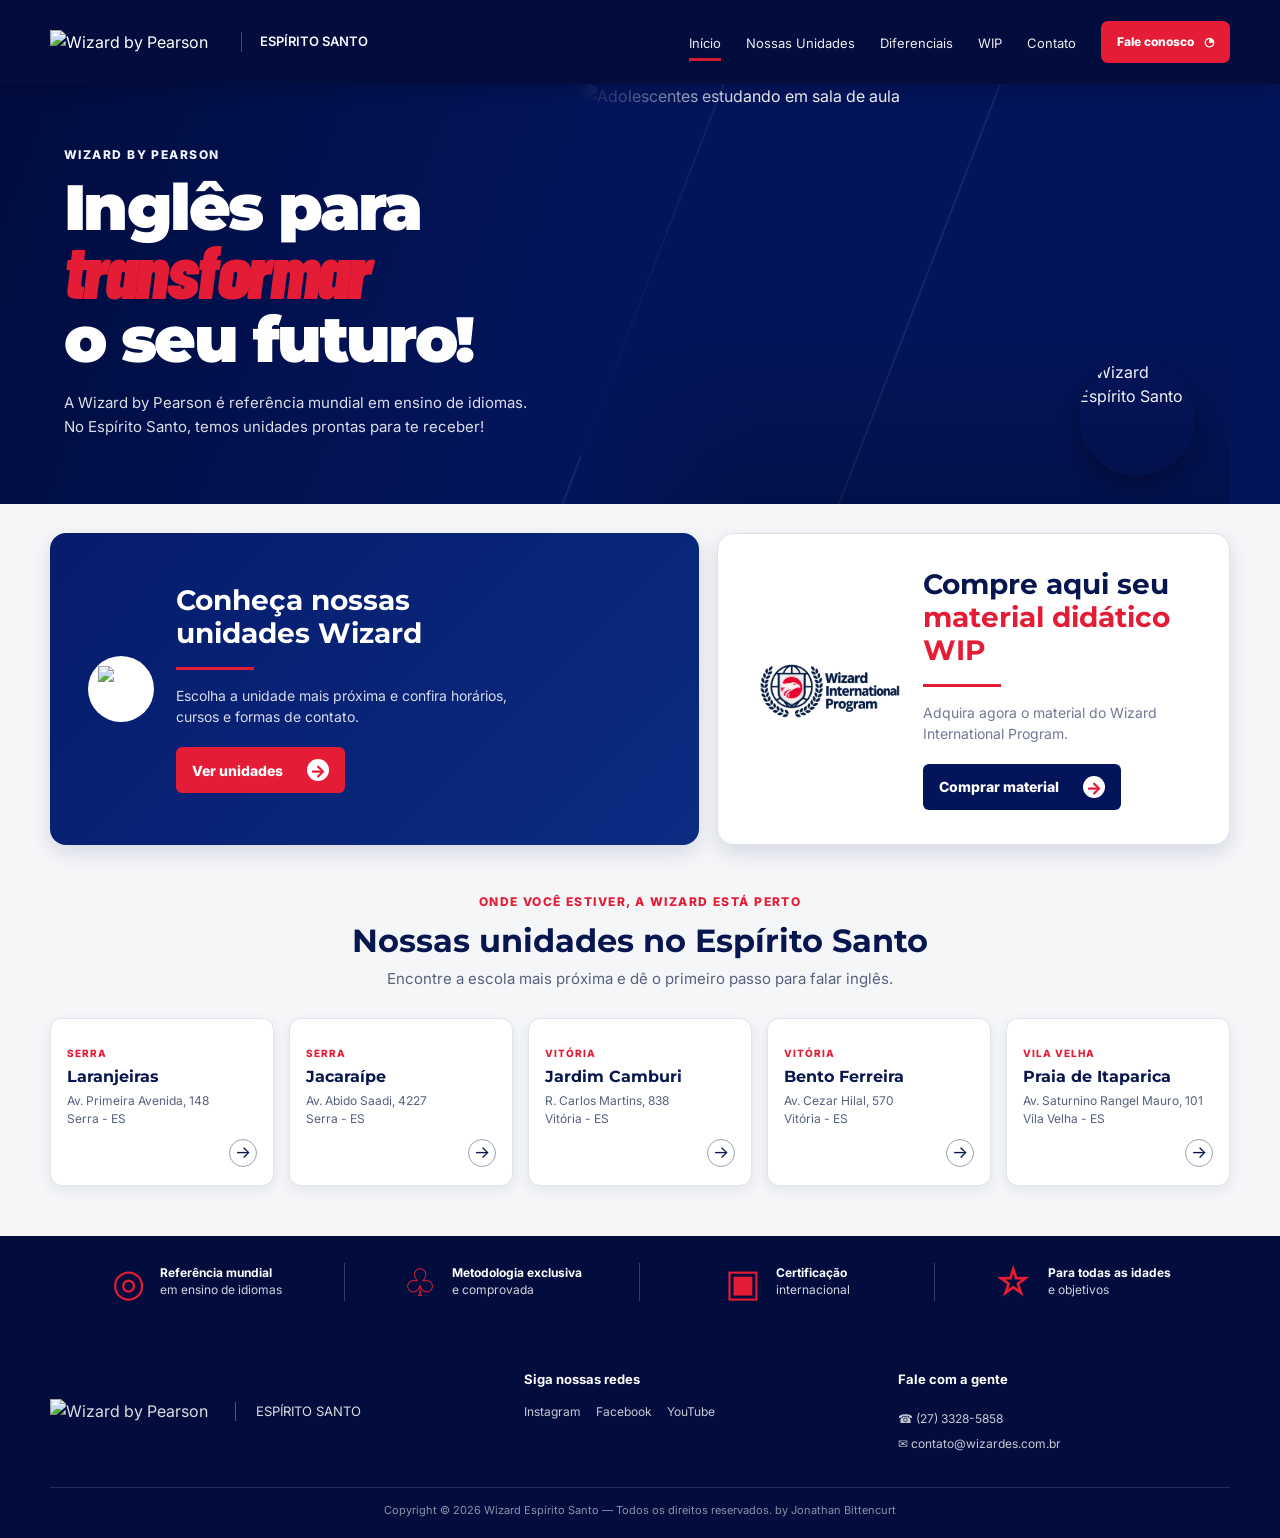
==== index.html @ 9219a4c4 "yesiir" ====
<!DOCTYPE html>
<html lang="pt-BR">
<head>
  <meta charset="UTF-8">
  <meta name="viewport" content="width=device-width, initial-scale=1.0">
  <meta name="description" content="Wizard Espírito Santo: inglês para transformar o seu futuro.">
  <title>Wizard Espírito Santo | Inglês para transformar o seu futuro</title>
  <link rel="shortcut icon" href="favicon.png">
  <link rel="preconnect" href="https://fonts.googleapis.com">
  <link rel="preconnect" href="https://fonts.gstatic.com" crossorigin>
  <link href="https://fonts.googleapis.com/css2?family=Barlow+Condensed:ital,wght@1,700;1,800&family=Inter:wght@400;500;600;700;800&family=Montserrat:wght@700;800;900&display=swap" rel="stylesheet">
  <style>
:root {
  --navy: #03145a;
  --navy-deep: #020d3d;
  --navy-soft: #0b256f;
  --red: #e51c35;
  --red-dark: #c8102e;
  --ink: #07164f;
  --muted: #56617e;
  --paper: #f5f6f8;
  --white: #fff;
  --heading: "Montserrat", sans-serif;
  --body: "Inter", sans-serif;
}

* { box-sizing: border-box; }
html { scroll-behavior: smooth; }
body { margin: 0; color: var(--ink); background: var(--paper); font-family: var(--body); line-height: 1.5; -webkit-font-smoothing: antialiased; }
a { color: inherit; text-decoration: none; }
img { display: block; max-width: 100%; }
.container { width: min(1180px, calc(100% - 72px)); margin: 0 auto; }

.site-header { position: sticky; top: 0; z-index: 20; color: var(--white); background: var(--navy-deep); box-shadow: 0 4px 18px rgba(0,0,0,.2); }
.nav-inner { min-height: 84px; display: flex; align-items: center; gap: 25px; }
.brand img { width: 166px; height: auto; object-fit: contain; }
.state-name { padding-left: 18px; border-left: 1px solid rgba(255,255,255,.25); color: #f7f8ff; font-size: 13px; font-weight: 600; white-space: nowrap; }
.main-nav { display: flex; align-items: center; gap: 25px; margin-left: auto; font-size: 13px; white-space: nowrap; }
.main-nav a { position: relative; padding: 31px 0 27px; opacity: .92; }
.main-nav a::after { position: absolute; right: 0; bottom: 20px; left: 0; height: 3px; content: ""; background: var(--red); transform: scaleX(0); transition: transform .2s ease; }
.main-nav a:hover::after, .main-nav a.active::after { transform: scaleX(1); }
.header-cta, .primary-button { display: inline-flex; align-items: center; justify-content: center; gap: 10px; border-radius: 7px; background: var(--red); color: var(--white); font-weight: 800; transition: transform .2s ease, background .2s ease; }
.header-cta { padding: 12px 16px; font-size: 12px; white-space: nowrap; }
.header-cta:hover, .primary-button:hover { background: var(--red-dark); transform: translateY(-2px); }
.menu-toggle { display: none; border: 0; color: white; background: transparent; font-size: 24px; cursor: pointer; }

.hero { position: relative; overflow: hidden; color: var(--white); background: var(--navy); }
.hero::before { position: absolute; inset: 0; content: ""; background: linear-gradient(110deg, rgba(0,12,61,.96) 0%, rgba(3,20,90,.9) 43%, rgba(3,20,90,.1) 72%), url("images/bg-wizard.png") left bottom/auto 100% no-repeat; pointer-events: none; }
.hero-texture { position: absolute; top: -100px; right: 30%; width: 260px; height: 700px; border: 2px solid rgba(255,255,255,.07); transform: rotate(21deg); }
.hero-inner { position: relative; display: grid; min-height: 420px; grid-template-columns: .9fr 1.1fr; align-items: stretch; }
.hero-copy { z-index: 1; align-self: center; padding: 48px 10px 52px 14px; }
.eyebrow, .section-kicker { margin: 0 0 12px; color: #f2f4ff; font-size: 12px; font-weight: 800; letter-spacing: .12em; text-transform: uppercase; }
.hero h1 { max-width: 500px; margin: 0 0 20px; font-family: var(--heading); font-size: clamp(38px, 5vw, 65px); font-weight: 900; line-height: .99; letter-spacing: -.04em; }
.hero h1 em { color: var(--red); font-family: "Barlow Condensed", sans-serif; font-size: 1.17em; line-height: .8; }
.hero-lead { margin: 0; color: rgba(255,255,255,.86); font-size: 15px; line-height: 1.55; }
.hero-visual { position: relative; min-height: 420px; overflow: hidden; }
.hero-visual img { width: 100%; height: 100%; object-fit: cover; object-position: center; opacity: .95; }
.hero-visual-overlay { position: absolute; inset: 0; background: linear-gradient(90deg, var(--navy) 0%, transparent 26%), linear-gradient(0deg, rgba(0,0,0,.18), transparent 40%); }
.hero-badge { position: absolute; right: 35px; bottom: 28px; display: flex; align-items: center; padding: 0; }
.hero-badge img { width: 116px; height: 116px; border-radius: 50%; box-shadow: 0 8px 22px rgba(0,0,0,.3); }

.quick-actions { position: relative; display: grid; grid-template-columns: 1.2fr .95fr; gap: 18px; margin-top: -1px; padding-top: 30px; }
.action-card { min-height: 270px; display: flex; gap: 22px; align-items: center; padding: 34px 38px; border-radius: 16px; box-shadow: 0 8px 20px rgba(3,20,90,.12); }
.action-card-blue { color: var(--white); background: linear-gradient(135deg, #061b6c, #0a2c81); }.action-card-light { color: var(--ink); background: var(--white); border: 1px solid #dce1ea; }
.action-icon-img { display: flex; align-items: center; justify-content: center; min-width: 66px; width: 66px; height: 66px; border-radius: 50%; background: var(--white); padding: 10px; box-sizing: border-border; }
.action-icon-img img { width: 100%; height: 100%; object-fit: contain; }
.action-card h2 { margin: 0; font-family: var(--heading); font-size: clamp(21px, 2.2vw, 29px); line-height: 1.17; }.action-card h2 strong { color: var(--red); }
.action-card p { max-width: 370px; margin: 0 0 20px; color: inherit; opacity: .84; font-size: 14px; line-height: 1.5; }.action-card-light p { color: var(--muted); }
.red-rule { width: 78px; height: 3px; margin: 17px 0 15px; background: var(--red); }.action-button { display: inline-flex; align-items: center; gap: 24px; padding: 12px 16px; border-radius: 6px; font-size: 14px; font-weight: 800; }.action-button span { display: grid; width: 22px; height: 22px; place-items: center; border-radius: 50%; background: white; color: var(--red); font-size: 17px; }.action-button-red { color: white; background: var(--red); }.action-button-navy { color: white; background: var(--navy); }.wip-logo { width: 145px; max-height: 100px; object-fit: contain; }

.units-section { padding: 48px 0 50px; text-align: center; }.section-heading { margin-bottom: 28px; }.section-kicker { color: var(--red); }.section-heading h2 { margin: 0 0 8px; color: var(--ink); font-family: var(--heading); font-size: clamp(24px, 3vw, 32px); line-height: 1.15; }.section-heading > p:last-child { margin: 0; color: var(--muted); font-size: 15px; }
.units-grid { display: grid; grid-template-columns: repeat(5, minmax(0, 1fr)); gap: 15px; text-align: left; }
.unit-card { overflow: hidden; border: 1px solid #e0e4ec; border-radius: 12px; background: white; box-shadow: 0 4px 13px rgba(3,20,90,.08); transition: transform .2s ease, box-shadow .2s ease; display: flex; flex-direction: column; }
.unit-card:hover { transform: translateY(-5px); box-shadow: 0 12px 24px rgba(3,20,90,.15); }
.unit-card-content { position: relative; min-height: 120px; padding: 20px 16px 18px; display: flex; flex-direction: column; justify-content: space-between; height: 100%; }
.unit-city { color: var(--red); font-size: 10px; font-weight: 800; letter-spacing: .1em; text-transform: uppercase; }
.unit-card h3 { margin: 4px 0 6px; color: var(--ink); font-family: var(--heading); font-size: 16px; line-height: 1.2; }
.unit-card p { margin: 0 0 12px; color: var(--muted); font-size: 12px; line-height: 1.45; }
.unit-arrow { align-self: flex-end; display: grid; width: 28px; height: 28px; place-items: center; border: 1px solid #99a1b5; border-radius: 50%; color: var(--ink); font-size: 17px; margin-top: auto; }

.benefits { color: white; background: var(--navy-deep); }.benefits-grid { display: grid; grid-template-columns: repeat(4, 1fr); padding: 27px 0; }.benefit { display: flex; gap: 15px; align-items: center; justify-content: center; padding: 0 20px; border-right: 1px solid rgba(255,255,255,.2); }.benefit:last-child { border: 0; }.benefit-icon { color: var(--red); font-size: 38px; line-height: 1; }.benefit p { margin: 0; color: rgba(255,255,255,.82); font-size: 12px; line-height: 1.4; }.benefit strong { color: white; }

.site-footer { color: rgba(255,255,255,.86); background: var(--navy-deep); }.footer-top { display: grid; grid-template-columns: 1.3fr 1fr 1fr; gap: 42px; padding: 42px 0 34px; }.footer-brand { display: flex; align-items: center; gap: 20px; }.footer-brand img { width: 165px; }.footer-brand span { padding-left: 20px; border-left: 1px solid rgba(255,255,255,.3); font-size: 13px; }.site-footer h3 { margin: 0 0 13px; color: white; font-size: 13px; }.footer-social div { display: flex; flex-wrap: wrap; gap: 15px; }.footer-social a, .footer-contact a { color: rgba(255,255,255,.78); font-size: 12px; }.footer-contact { display: flex; flex-direction: column; gap: 7px; }.footer-bottom { padding: 14px 0 20px; border-top: 1px solid rgba(255,255,255,.13); color: rgba(255,255,255,.55); font-size: 11px; text-align: center; }

@media (max-width: 1050px) { .main-nav { gap: 14px; }.nav-inner { gap: 15px; }.units-grid { grid-template-columns: repeat(3, 1fr); }.quick-actions { grid-template-columns: 1fr; } }
@media (max-width: 760px) { .container { width: min(100% - 34px, 600px); }.nav-inner { min-height: 70px; }.brand img { width: 132px; }.state-name { display: none; }.menu-toggle { display: block; margin-left: auto; order: 3; }.header-cta { display: none; }.main-nav { position: absolute; top: 70px; right: 0; left: 0; display: none; flex-direction: column; align-items: stretch; gap: 0; padding: 10px 18px 15px; background: var(--navy-deep); }.menu-open .main-nav { display: flex; }.main-nav a { padding: 12px 0; border-bottom: 1px solid rgba(255,255,255,.1); }.main-nav a::after { bottom: 0; }.hero-inner { grid-template-columns: 1fr; }.hero-copy { padding: 47px 8px 35px; }.hero-visual { min-height: 260px; }.hero-visual-overlay { background: linear-gradient(0deg, rgba(3,20,90,.75), transparent 50%); }.hero h1 { font-size: 49px; }.action-card { min-height: unset; padding: 27px 23px; }.action-icon-img { min-width: 52px; width: 52px; height: 52px; padding: 8px; }.wip-logo { width: 105px; }.benefits-grid { grid-template-columns: repeat(2, 1fr); gap: 23px 0; }.benefit:nth-child(2) { border: 0; }.benefit { justify-content: flex-start; padding: 0 10px; }.footer-top { grid-template-columns: 1fr; gap: 28px; padding: 32px 0; }.footer-brand { flex-wrap: wrap; } }
@media (max-width: 470px) { .units-grid { grid-template-columns: repeat(2, 1fr); gap: 10px; }.unit-card-content { min-height: unset; padding: 14px 12px; }.unit-card h3 { font-size: 14px; }.unit-card p { font-size: 11px; margin-bottom: 8px; }.unit-arrow { width: 24px; height: 24px; font-size: 14px; }.action-card { gap: 13px; padding: 24px 17px; }.action-card h2 { font-size: 20px; }.action-card p { font-size: 12px; }.wip-logo { width: 78px; }.benefit { gap: 9px; padding: 0 4px; }.benefit-icon { font-size: 28px; }.benefit p { font-size: 10px; } }

  </style>
</head>
<body>
  <header class="site-header">
    <div class="container nav-inner">
      <a class="brand" href="#inicio" aria-label="Wizard Espírito Santo - início">
        <img src="img/wizard-logo.png" alt="Wizard by Pearson">
      </a>
      <span class="state-name">ESPÍRITO SANTO</span>
      <button class="menu-toggle" type="button" aria-label="Abrir menu" onclick="document.body.classList.toggle('menu-open')">☰</button>
      <nav class="main-nav" aria-label="Navegação principal">
        <a class="active" href="#inicio">Início</a>
        <a href="#unidades">Nossas Unidades</a>
        <a href="#diferenciais">Diferenciais</a>
        <a href="compramatricula.html">WIP</a>
        <a href="#contato">Contato</a>
      </nav>
      <a class="header-cta" href="https://wa.me/5527999797333" target="_blank" rel="noopener">Fale conosco <span>◔</span></a>
    </div>
  </header>

  <main>
    <section class="hero" id="inicio">
      <div class="hero-texture"></div>
      <div class="container hero-inner">
        <div class="hero-copy">
          <p class="eyebrow">Wizard by Pearson</p>
          <h1>Inglês para<br><em>transformar</em><br>o seu futuro!</h1>
          <p class="hero-lead">A Wizard by Pearson é referência mundial em ensino de idiomas.<br>No Espírito Santo, temos unidades prontas para te receber!</p>
        </div>
        <div class="hero-visual">
          <img src="images/study.png" alt="Adolescentes estudando em sala de aula">
          <div class="hero-visual-overlay"></div>
            <div class="hero-badge"><img src="images/logowizard-ES.png" alt="Wizard Espírito Santo"></div>
        </div>
      </div>
    </section>

    <section class="quick-actions container" aria-label="Acessos rápidos">
      <article class="action-card action-card-blue">
        <div class="action-icon-img">
          <img src="images/index_r1_c2.png" alt="Wizard Logo">
        </div>
        <div>
          <h2>Conheça nossas<br>unidades Wizard</h2>
          <div class="red-rule"></div>
          <p>Escolha a unidade mais próxima e confira horários, cursos e formas de contato.</p>
          <a class="action-button action-button-red" href="#unidades">Ver unidades <span>→</span></a>
        </div>
      </article>
      <article class="action-card action-card-light">
        <img src="img/logodaWIP2.png" alt="Wizard International Program" class="wip-logo">
        <div>
          <h2>Compre aqui seu<br><strong>material didático WIP</strong></h2>
          <div class="red-rule"></div>
          <p>Adquira agora o material do Wizard International Program.</p>
          <a class="action-button action-button-navy" href="compramatricula.html">Comprar material <span>→</span></a>
        </div>
      </article>
    </section>

    <section class="units-section container" id="unidades" aria-labelledby="units-title">
      <div class="section-heading">
        <p class="section-kicker">Onde você estiver, a Wizard está perto</p>
        <h2 id="units-title">Nossas unidades no Espírito Santo</h2>
        <p>Encontre a escola mais próxima e dê o primeiro passo para falar inglês.</p>
      </div>
      <div class="units-grid">
        <a class="unit-card" href="http://www.wizard.com.br/escolas/serralaranjeiras/" target="_blank" rel="noopener">
          <div class="unit-card-content">
            <div>
              <span class="unit-city">Serra</span>
              <h3>Laranjeiras</h3>
              <p>Av. Primeira Avenida, 148<br>Serra - ES</p>
            </div>
            <span class="unit-arrow">→</span>
          </div>
        </a>
        <a class="unit-card" href="http://www.wizard.com.br/escolas/serrajacaraipe/" target="_blank" rel="noopener">
          <div class="unit-card-content">
            <div>
              <span class="unit-city">Serra</span>
              <h3>Jacaraípe</h3>
              <p>Av. Abido Saadi, 4227<br>Serra - ES</p>
            </div>
            <span class="unit-arrow">→</span>
          </div>
        </a>
        <a class="unit-card" href="http://www.wizard.com.br/escolas/vitoriacamburi/" target="_blank" rel="noopener">
          <div class="unit-card-content">
            <div>
              <span class="unit-city">Vitória</span>
              <h3>Jardim Camburi</h3>
              <p>R. Carlos Martins, 838<br>Vitória - ES</p>
            </div>
            <span class="unit-arrow">→</span>
          </div>
        </a>
        <a class="unit-card" href="http://www.wizard.com.br/escolas/vitoriabentoferreira/" target="_blank" rel="noopener">
          <div class="unit-card-content">
            <div>
              <span class="unit-city">Vitória</span>
              <h3>Bento Ferreira</h3>
              <p>Av. Cezar Hilal, 570<br>Vitória - ES</p>
            </div>
            <span class="unit-arrow">→</span>
          </div>
        </a>
        <a class="unit-card" href="https://www.wizard.com.br/escolas/vilavelhapraiadeitaparica/" target="_blank" rel="noopener">
          <div class="unit-card-content">
            <div>
              <span class="unit-city">Vila Velha</span>
              <h3>Praia de Itaparica</h3>
              <p>Av. Saturnino Rangel Mauro, 101<br>Vila Velha - ES</p>
            </div>
            <span class="unit-arrow">→</span>
          </div>
        </a>
      </div>
    </section>

    <section class="benefits" id="diferenciais">
      <div class="container benefits-grid">
        <div class="benefit"><span class="benefit-icon">◎</span><p><strong>Referência mundial</strong><br>em ensino de idiomas</p></div>
        <div class="benefit"><span class="benefit-icon">♧</span><p><strong>Metodologia exclusiva</strong><br>e comprovada</p></div>
        <div class="benefit"><span class="benefit-icon">▣</span><p><strong>Certificação</strong><br>internacional</p></div>
        <div class="benefit"><span class="benefit-icon">☆</span><p><strong>Para todas as idades</strong><br>e objetivos</p></div>
      </div>
    </section>
  </main>

  <footer class="site-footer" id="contato">
    <div class="container footer-top">
      <div class="footer-brand"><img src="images/logo-wizard.png" alt="Wizard by Pearson"><span>ESPÍRITO SANTO</span></div>
      <div class="footer-social"><h3>Siga nossas redes</h3><div><a href="https://www.instagram.com/wizardespiritosanto/" target="_blank" rel="noopener">Instagram</a><a href="https://www.facebook.com/wizardespiritosanto/" target="_blank" rel="noopener">Facebook</a><a href="https://www.youtube.com/channel/UCafACn54HZ2-grujAus997Q" target="_blank" rel="noopener">YouTube</a></div></div>
      <div class="footer-contact"><h3>Fale com a gente</h3><a href="tel:+552733285858">☎ (27) 3328-5858</a><a href="mailto:contato@wizardes.com.br">✉ contato@wizardes.com.br</a></div>
    </div>
    <div class="container footer-bottom">Copyright © 2026 Wizard Espírito Santo — Todos os direitos reservados. by Jonathan Bittencurt</div>
  </footer>
  <!-- Adicione a biblioteca Lenis CSS/JS antes do </body> -->
<link rel="stylesheet" href="https://unpkg.com/lenis@1.1.18/dist/lenis.css">
<script src="https://unpkg.com/lenis@1.1.18/dist/lenis.min.js"></script>

<script>
  // Inicializa o scroll suave Lenis
  const lenis = new Lenis({
    duration: 1.2,   // Duração do deslize (quanto maior, mais suave/lento)
    easing: (t) => Math.min(1, 1.001 - Math.pow(2, -10 * t)), // Curva de aceleração
    smoothWheel: true
  });

  function raf(time) {
    lenis.raf(time);
    requestAnimationFrame(raf);
  }

  requestAnimationFrame(raf);
</script>
</body>
</html>
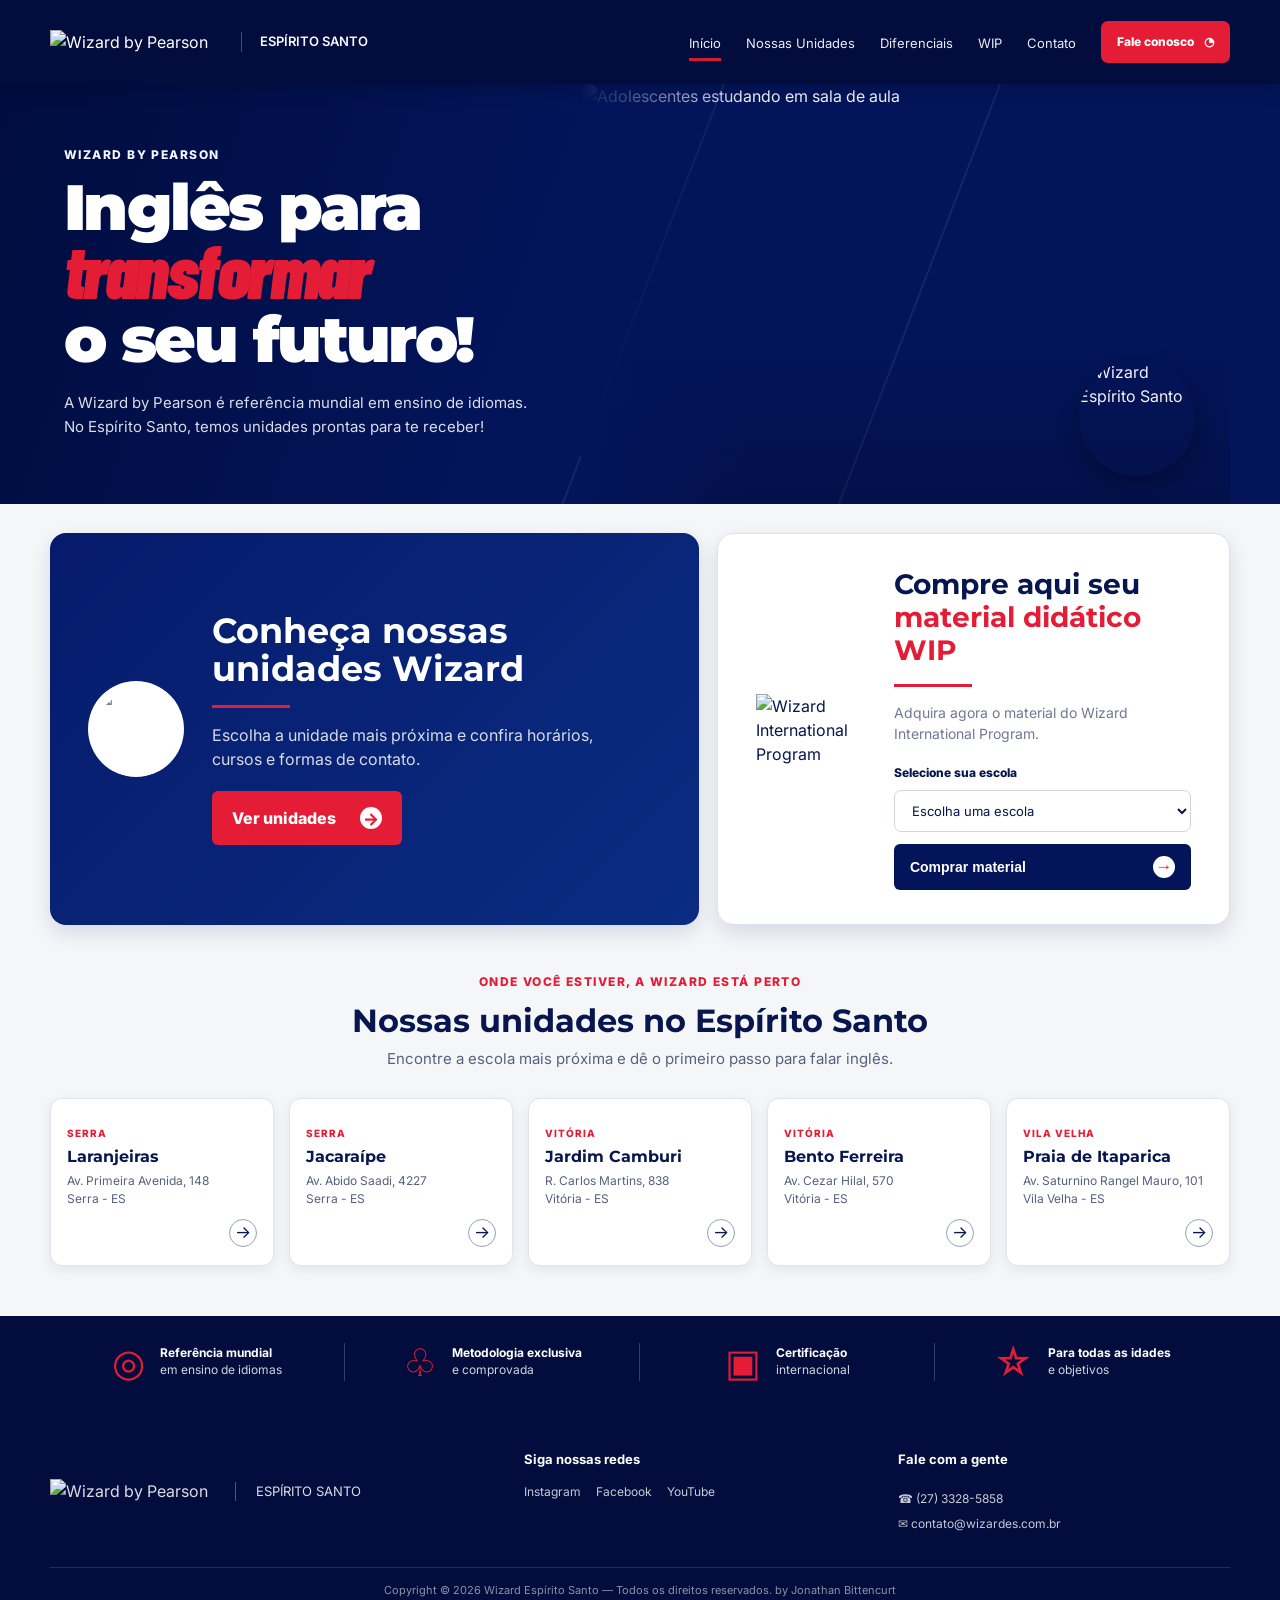
==== commit fc98c897: "Atualiza páginas Wizard e WIP" ====
--- a/index.html
+++ b/index.html
@@ -59,14 +59,20 @@
 .hero-badge { position: absolute; right: 35px; bottom: 28px; display: flex; align-items: center; padding: 0; }
 .hero-badge img { width: 116px; height: 116px; border-radius: 50%; box-shadow: 0 8px 22px rgba(0,0,0,.3); }
 
-.quick-actions { position: relative; display: grid; grid-template-columns: 1.2fr .95fr; gap: 18px; margin-top: -1px; padding-top: 30px; }
-.action-card { min-height: 270px; display: flex; gap: 22px; align-items: center; padding: 34px 38px; border-radius: 16px; box-shadow: 0 8px 20px rgba(3,20,90,.12); }
-.action-card-blue { color: var(--white); background: linear-gradient(135deg, #061b6c, #0a2c81); }.action-card-light { color: var(--ink); background: var(--white); border: 1px solid #dce1ea; }
-.action-icon-img { display: flex; align-items: center; justify-content: center; min-width: 66px; width: 66px; height: 66px; border-radius: 50%; background: var(--white); padding: 10px; box-sizing: border-border; }
-.action-icon-img img { width: 100%; height: 100%; object-fit: contain; }
-.action-card h2 { margin: 0; font-family: var(--heading); font-size: clamp(21px, 2.2vw, 29px); line-height: 1.17; }.action-card h2 strong { color: var(--red); }
-.action-card p { max-width: 370px; margin: 0 0 20px; color: inherit; opacity: .84; font-size: 14px; line-height: 1.5; }.action-card-light p { color: var(--muted); }
-.red-rule { width: 78px; height: 3px; margin: 17px 0 15px; background: var(--red); }.action-button { display: inline-flex; align-items: center; gap: 24px; padding: 12px 16px; border-radius: 6px; font-size: 14px; font-weight: 800; }.action-button span { display: grid; width: 22px; height: 22px; place-items: center; border-radius: 50%; background: white; color: var(--red); font-size: 17px; }.action-button-red { color: white; background: var(--red); }.action-button-navy { color: white; background: var(--navy); }.wip-logo { width: 145px; max-height: 100px; object-fit: contain; }
+  .quick-actions { position: relative; display: grid; grid-template-columns: 1.2fr .95fr; gap: 18px; margin-top: -1px; padding-top: 30px; }
+  .action-card { min-height: 300px; display: flex; gap: 22px; align-items: flex-start; padding: 34px 38px; border-radius: 16px; box-shadow: 0 8px 20px rgba(3,20,90,.12); }
+  .action-card-blue { color: var(--white); background: linear-gradient(135deg, #061b6c, #0a2c81); }.action-card-light { color: var(--ink); background: var(--white); border: 1px solid #dce1ea; }
+  .action-icon-img { display: flex; align-items: center; justify-content: center; min-width: 66px; width: 66px; height: 66px; border-radius: 50%; background: var(--white); padding: 10px; box-sizing: border-border; }
+  .action-icon-img img { width: 100%; height: 100%; object-fit: contain; }
+  .action-card h2 { margin: 0; font-family: var(--heading); font-size: clamp(21px, 2.2vw, 29px); line-height: 1.17; }.action-card h2 strong { color: var(--red); }
+  .action-card p { max-width: 370px; margin: 0 0 20px; color: inherit; opacity: .84; font-size: 14px; line-height: 1.5; }.action-card-light p { color: var(--muted); }
+  .action-card-blue { gap: 28px; align-items: center; }
+  .action-card-blue .action-icon-img { min-width: 96px; width: 96px; height: 96px; padding: 8px; overflow: hidden; }
+  .action-card-blue .action-icon-img img { border-radius: 50%; }
+  .action-card-blue h2 { font-size: clamp(27px, 2.7vw, 36px); line-height: 1.1; }
+  .action-card-blue p { max-width: 430px; font-size: 16px; line-height: 1.5; }
+  .action-card-blue .action-button { padding: 15px 20px; font-size: 16px; }
+  .red-rule { width: 78px; height: 3px; margin: 17px 0 15px; background: var(--red); }.action-button { display: inline-flex; align-items: center; gap: 24px; padding: 12px 16px; border-radius: 6px; font-size: 14px; font-weight: 800; border: 0; cursor: pointer; }.action-button span { display: grid; width: 22px; height: 22px; place-items: center; border-radius: 50%; background: white; color: var(--red); font-size: 17px; }.action-button-red { color: white; background: var(--red); }.action-button-navy { color: white; background: var(--navy); }.wip-logo { align-self: center; width: 145px; max-height: 100px; margin-top: 2px; object-fit: contain; }.wip-school-form { display: grid; gap: 8px; margin-top: 4px; }.wip-school-form label { color: var(--ink); font-size: 12px; font-weight: 800; }.wip-school-form select { width: 100%; min-height: 42px; padding: 0 36px 0 13px; border: 1px solid #cfd6e2; border-radius: 7px; color: var(--ink); background: #fff; font: inherit; font-size: 13px; cursor: pointer; outline: none; }.wip-school-form select:focus { border-color: var(--navy); box-shadow: 0 0 0 3px rgba(3,20,90,.11); }.wip-school-form .action-button { justify-content: space-between; width: 100%; margin-top: 4px; }
 
 .units-section { padding: 48px 0 50px; text-align: center; }.section-heading { margin-bottom: 28px; }.section-kicker { color: var(--red); }.section-heading h2 { margin: 0 0 8px; color: var(--ink); font-family: var(--heading); font-size: clamp(24px, 3vw, 32px); line-height: 1.15; }.section-heading > p:last-child { margin: 0; color: var(--muted); font-size: 15px; }
 .units-grid { display: grid; grid-template-columns: repeat(5, minmax(0, 1fr)); gap: 15px; text-align: left; }
@@ -83,7 +89,7 @@
 .site-footer { color: rgba(255,255,255,.86); background: var(--navy-deep); }.footer-top { display: grid; grid-template-columns: 1.3fr 1fr 1fr; gap: 42px; padding: 42px 0 34px; }.footer-brand { display: flex; align-items: center; gap: 20px; }.footer-brand img { width: 165px; }.footer-brand span { padding-left: 20px; border-left: 1px solid rgba(255,255,255,.3); font-size: 13px; }.site-footer h3 { margin: 0 0 13px; color: white; font-size: 13px; }.footer-social div { display: flex; flex-wrap: wrap; gap: 15px; }.footer-social a, .footer-contact a { color: rgba(255,255,255,.78); font-size: 12px; }.footer-contact { display: flex; flex-direction: column; gap: 7px; }.footer-bottom { padding: 14px 0 20px; border-top: 1px solid rgba(255,255,255,.13); color: rgba(255,255,255,.55); font-size: 11px; text-align: center; }
 
 @media (max-width: 1050px) { .main-nav { gap: 14px; }.nav-inner { gap: 15px; }.units-grid { grid-template-columns: repeat(3, 1fr); }.quick-actions { grid-template-columns: 1fr; } }
-@media (max-width: 760px) { .container { width: min(100% - 34px, 600px); }.nav-inner { min-height: 70px; }.brand img { width: 132px; }.state-name { display: none; }.menu-toggle { display: block; margin-left: auto; order: 3; }.header-cta { display: none; }.main-nav { position: absolute; top: 70px; right: 0; left: 0; display: none; flex-direction: column; align-items: stretch; gap: 0; padding: 10px 18px 15px; background: var(--navy-deep); }.menu-open .main-nav { display: flex; }.main-nav a { padding: 12px 0; border-bottom: 1px solid rgba(255,255,255,.1); }.main-nav a::after { bottom: 0; }.hero-inner { grid-template-columns: 1fr; }.hero-copy { padding: 47px 8px 35px; }.hero-visual { min-height: 260px; }.hero-visual-overlay { background: linear-gradient(0deg, rgba(3,20,90,.75), transparent 50%); }.hero h1 { font-size: 49px; }.action-card { min-height: unset; padding: 27px 23px; }.action-icon-img { min-width: 52px; width: 52px; height: 52px; padding: 8px; }.wip-logo { width: 105px; }.benefits-grid { grid-template-columns: repeat(2, 1fr); gap: 23px 0; }.benefit:nth-child(2) { border: 0; }.benefit { justify-content: flex-start; padding: 0 10px; }.footer-top { grid-template-columns: 1fr; gap: 28px; padding: 32px 0; }.footer-brand { flex-wrap: wrap; } }
+  @media (max-width: 760px) { .container { width: min(100% - 34px, 600px); }.nav-inner { min-height: 70px; }.brand img { width: 132px; }.state-name { display: none; }.menu-toggle { display: block; margin-left: auto; order: 3; }.header-cta { display: none; }.main-nav { position: absolute; top: 70px; right: 0; left: 0; display: none; flex-direction: column; align-items: stretch; gap: 0; padding: 10px 18px 15px; background: var(--navy-deep); }.menu-open .main-nav { display: flex; }.main-nav a { padding: 12px 0; border-bottom: 1px solid rgba(255,255,255,.1); }.main-nav a::after { bottom: 0; }.hero-inner { grid-template-columns: 1fr; }.hero-copy { padding: 47px 8px 35px; }.hero-visual { min-height: 260px; }.hero-visual-overlay { background: linear-gradient(0deg, rgba(3,20,90,.75), transparent 50%); }.hero h1 { font-size: 49px; }.action-card { min-height: unset; padding: 27px 23px; }.action-icon-img { min-width: 52px; width: 52px; height: 52px; padding: 8px; }.action-card-blue { gap: 18px; }.action-card-blue .action-icon-img { min-width: 82px; width: 82px; height: 82px; padding: 7px; }.action-card-blue h2 { font-size: 29px; }.action-card-blue p { font-size: 15px; }.action-card-blue .action-button { font-size: 15px; }.wip-logo { width: 105px; }.wip-school-form { max-width: 360px; }.benefits-grid { grid-template-columns: repeat(2, 1fr); gap: 23px 0; }.benefit:nth-child(2) { border: 0; }.benefit { justify-content: flex-start; padding: 0 10px; }.footer-top { grid-template-columns: 1fr; gap: 28px; padding: 32px 0; }.footer-brand { flex-wrap: wrap; } }
 @media (max-width: 470px) { .units-grid { grid-template-columns: repeat(2, 1fr); gap: 10px; }.unit-card-content { min-height: unset; padding: 14px 12px; }.unit-card h3 { font-size: 14px; }.unit-card p { font-size: 11px; margin-bottom: 8px; }.unit-arrow { width: 24px; height: 24px; font-size: 14px; }.action-card { gap: 13px; padding: 24px 17px; }.action-card h2 { font-size: 20px; }.action-card p { font-size: 12px; }.wip-logo { width: 78px; }.benefit { gap: 9px; padding: 0 4px; }.benefit-icon { font-size: 28px; }.benefit p { font-size: 10px; } }
 
   </style>
@@ -127,7 +133,7 @@
     <section class="quick-actions container" aria-label="Acessos rápidos">
       <article class="action-card action-card-blue">
         <div class="action-icon-img">
-          <img src="images/index_r1_c2.png" alt="Wizard Logo">
+          <img src="images/logowizard-ES.png" alt="Wizard Espírito Santo">
         </div>
         <div>
           <h2>Conheça nossas<br>unidades Wizard</h2>
@@ -137,12 +143,19 @@
         </div>
       </article>
       <article class="action-card action-card-light">
-        <img src="img/logodaWIP2.png" alt="Wizard International Program" class="wip-logo">
+        <img src="img/logodawip2.png" alt="Wizard International Program" class="wip-logo">
         <div>
           <h2>Compre aqui seu<br><strong>material didático WIP</strong></h2>
           <div class="red-rule"></div>
           <p>Adquira agora o material do Wizard International Program.</p>
-          <a class="action-button action-button-navy" href="compramatricula.html">Comprar material <span>→</span></a>
+          <form class="wip-school-form" action="compramatricula.html" method="get">
+            <label for="wip-school">Selecione sua escola</label>
+            <select id="wip-school" name="escola" required>
+              <option value="" disabled selected>Escolha uma escola</option>
+              <option value="Escola Fundamental">Escola Fundamental</option>
+            </select>
+            <button class="action-button action-button-navy" type="submit">Comprar material <span>→</span></button>
+          </form>
         </div>
       </article>
     </section>
@@ -219,7 +232,7 @@
 
   <footer class="site-footer" id="contato">
     <div class="container footer-top">
-      <div class="footer-brand"><img src="images/logo-wizard.png" alt="Wizard by Pearson"><span>ESPÍRITO SANTO</span></div>
+      <div class="footer-brand"><img src="img/wizard-logo.png" alt="Wizard by Pearson"><span>ESPÍRITO SANTO</span></div>
       <div class="footer-social"><h3>Siga nossas redes</h3><div><a href="https://www.instagram.com/wizardespiritosanto/" target="_blank" rel="noopener">Instagram</a><a href="https://www.facebook.com/wizardespiritosanto/" target="_blank" rel="noopener">Facebook</a><a href="https://www.youtube.com/channel/UCafACn54HZ2-grujAus997Q" target="_blank" rel="noopener">YouTube</a></div></div>
       <div class="footer-contact"><h3>Fale com a gente</h3><a href="tel:+552733285858">☎ (27) 3328-5858</a><a href="mailto:contato@wizardes.com.br">✉ contato@wizardes.com.br</a></div>
     </div>
@@ -245,4 +258,4 @@
   requestAnimationFrame(raf);
 </script>
 </body>
-</html>+</html>
